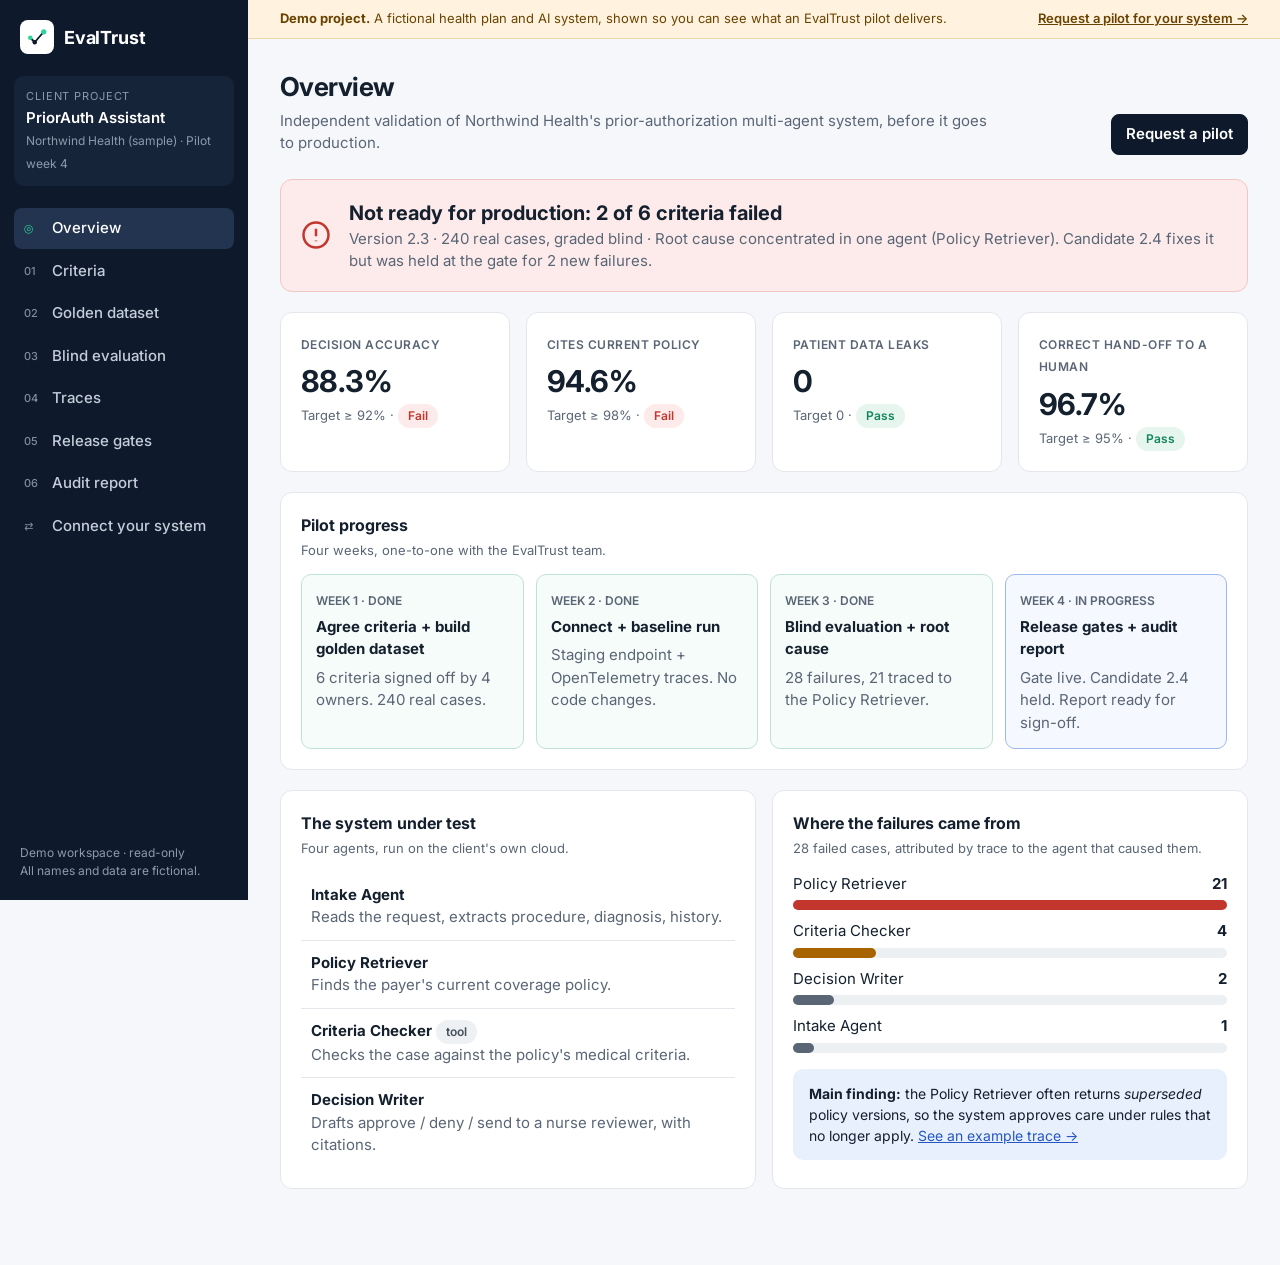
==== demo/index.html @ cab631df "Add pilot request page and sample demo project Co-Authored-By: Claude Opus 5.5 <noreply@anthropic.co" ====
<!DOCTYPE html>
<html lang="en">
<head>
<meta charset="utf-8">
<meta name="viewport" content="width=device-width, initial-scale=1">
<title>EvalTrust Demo — PriorAuth Assistant</title>
<link rel="stylesheet" href="https://fonts.googleapis.com/css2?family=Inter:wght@400;500;600;700&family=JetBrains+Mono:wght@400;500&display=swap">
<style>
:root{
  --navy:#0E1A2B; --navy2:#16243A; --ink:#14202E; --muted:#5A6676; --line:#E3E7EC; --bg:#F5F7FA; --card:#FFFFFF;
  --green:#12865C; --green-bg:#E6F5EE; --red:#C2362E; --red-bg:#FCEBEA; --amber:#A86400; --amber-bg:#FFF3DF;
  --blue:#2457C5; --blue-bg:#E9F0FD; --brand:#2ED39A;
}
*{box-sizing:border-box}
html,body{margin:0;height:100%}
body{font-family:Inter,system-ui,-apple-system,Segoe UI,sans-serif;color:var(--ink);background:var(--bg);font-size:15px;line-height:1.5}
code,.mono{font-family:"JetBrains Mono",ui-monospace,Menlo,monospace;font-size:13px}
a{color:var(--blue)}
.app{display:grid;grid-template-columns:248px 1fr;min-height:100vh}
/* sidebar */
.side{background:var(--navy);color:#D5DCE6;padding:20px 14px;display:flex;flex-direction:column;gap:22px;position:sticky;top:0;height:100vh}
.brand{display:flex;align-items:center;gap:10px;padding:0 6px}
.tile{width:34px;height:34px;border-radius:8px;background:#fff;display:flex;align-items:center;justify-content:center;flex-shrink:0}
.brand b{color:#fff;font-size:18px;letter-spacing:-.01em}
.proj{background:var(--navy2);border-radius:10px;padding:12px}
.proj small{display:block;color:#8D9AAD;font-size:11px;letter-spacing:.08em;text-transform:uppercase}
.proj div{color:#fff;font-weight:600;margin-top:2px}
.proj span{font-size:12px;color:#8D9AAD}
nav{display:flex;flex-direction:column;gap:2px}
nav a{display:flex;align-items:center;gap:10px;padding:9px 10px;border-radius:8px;color:#C4CDD9;text-decoration:none;font-weight:500}
nav a:hover{background:#1B2A40;color:#fff}
nav a.on{background:#22344F;color:#fff}
nav a .n{font-size:11px;color:#7F8DA2;width:18px}
nav a.on .n{color:var(--brand)}
.side .foot{margin-top:auto;font-size:12px;color:#8D9AAD;padding:0 6px}
/* main */
main{padding:0 0 60px}
.demo-bar{background:var(--amber-bg);color:#6B4300;border-bottom:1px solid #F1D9AE;padding:9px 32px;font-size:13px;display:flex;justify-content:space-between;gap:16px;flex-wrap:wrap}
.demo-bar a{color:#6B4300;font-weight:600}
.head{padding:28px 32px 8px;display:flex;justify-content:space-between;align-items:flex-end;gap:16px;flex-wrap:wrap}
.head h1{margin:0;font-size:26px;letter-spacing:-.02em}
.head p{margin:4px 0 0;color:var(--muted);max-width:720px}
.wrap{padding:16px 32px;display:flex;flex-direction:column;gap:20px}
.card{background:var(--card);border:1px solid var(--line);border-radius:12px;padding:20px}
.card h2{margin:0 0 4px;font-size:16px}
.card .sub{color:var(--muted);font-size:13px;margin:0 0 14px}
.grid{display:grid;gap:16px}
.g4{grid-template-columns:repeat(4,1fr)} .g3{grid-template-columns:repeat(3,1fr)} .g2{grid-template-columns:repeat(2,1fr)}
.kpi small{color:var(--muted);font-size:12px;font-weight:600;letter-spacing:.04em;text-transform:uppercase}
.kpi .v{font-size:30px;font-weight:700;letter-spacing:-.02em;margin-top:4px}
.kpi .t{font-size:13px;color:var(--muted)}
.badge{display:inline-flex;align-items:center;gap:6px;font-size:12px;font-weight:600;border-radius:999px;padding:3px 10px;white-space:nowrap}
.pass{background:var(--green-bg);color:var(--green)} .fail{background:var(--red-bg);color:var(--red)}
.warn{background:var(--amber-bg);color:var(--amber)} .info{background:var(--blue-bg);color:var(--blue)} .neutral{background:#EEF1F4;color:#46505C}
table{width:100%;border-collapse:collapse}
th{text-align:left;font-size:12px;color:var(--muted);font-weight:600;letter-spacing:.03em;text-transform:uppercase;padding:8px 10px;border-bottom:1px solid var(--line)}
td{padding:11px 10px;border-bottom:1px solid var(--line);vertical-align:top}
tr:last-child td{border-bottom:none}
tr.click{cursor:pointer} tr.click:hover td{background:#F8FAFC}
.verdict{display:flex;gap:18px;align-items:center;border-radius:12px;padding:18px 20px}
.verdict.hold{background:var(--red-bg);border:1px solid #F2C6C3}
.verdict .big{font-size:20px;font-weight:700}
.timeline{display:grid;grid-template-columns:repeat(4,1fr);gap:12px}
.wk{border:1px solid var(--line);border-radius:10px;padding:14px;background:#fff}
.wk small{color:var(--muted);font-weight:600;font-size:12px}
.wk b{display:block;margin:4px 0 6px}
.wk.done{border-color:#BFE3D2;background:#F6FCF9}
.wk.now{border-color:#9DB8EE;background:#F5F8FE}
.bar{height:10px;background:#EDF0F3;border-radius:6px;position:relative;overflow:visible}
.bar i{position:absolute;left:0;top:0;bottom:0;border-radius:6px}
.bar .thr{position:absolute;top:-4px;bottom:-4px;width:2px;background:var(--ink)}
.row{display:flex;justify-content:space-between;align-items:center;gap:12px}
.btn{display:inline-flex;align-items:center;gap:8px;border:1px solid var(--line);background:#fff;border-radius:8px;padding:8px 14px;font:inherit;font-weight:600;color:var(--ink);cursor:pointer;text-decoration:none}
.btn:hover{background:#F3F5F8}
.btn.primary{background:var(--navy);color:#fff;border-color:var(--navy)}
.btn.primary:hover{background:#1B2A40}
.filters{display:flex;gap:8px;flex-wrap:wrap;margin-bottom:12px}
.chip{border:1px solid var(--line);background:#fff;border-radius:999px;padding:5px 12px;font:inherit;font-size:13px;cursor:pointer;color:var(--ink)}
.chip.on{background:var(--navy);color:#fff;border-color:var(--navy)}
/* trace */
.trace{display:flex;flex-direction:column;gap:8px}
.span{border:1px solid var(--line);border-radius:10px;background:#fff}
.span button{all:unset;box-sizing:border-box;width:100%;display:grid;grid-template-columns:28px 190px 1fr 90px 90px;align-items:center;gap:10px;padding:12px 14px;cursor:pointer}
.span button:focus-visible{outline:2px solid var(--blue);border-radius:10px}
.span.bad{border-color:#E8B66A;background:#FFFBF3}
.span .gantt{height:8px;background:#EDF0F3;border-radius:4px;position:relative}
.span .gantt i{position:absolute;top:0;bottom:0;border-radius:4px;background:#8FA6C8}
.span.bad .gantt i{background:#E39A2E}
.span .det{display:none;padding:0 14px 14px 52px;font-size:14px}
.span.open .det{display:block}
.kv{display:grid;grid-template-columns:170px 1fr;gap:6px 14px}
.kv div:nth-child(odd){color:var(--muted)}
pre{background:#0F1720;color:#D7E0EA;border-radius:10px;padding:14px 16px;overflow:auto;margin:8px 0 0;font-size:13px;line-height:1.55}
.callout{border-left:0;background:var(--blue-bg);border-radius:10px;padding:14px 16px;font-size:14px}
.opt{border:1px solid var(--line);border-radius:12px;padding:18px;background:#fff;display:flex;flex-direction:column;gap:8px}
.opt .tag{align-self:flex-start}
.opt h3{margin:0;font-size:16px}
.opt p{margin:0;color:var(--muted);font-size:14px}
.report{max-width:860px;margin:0 auto;background:#fff;border:1px solid var(--line);border-radius:12px;padding:44px 52px}
.report h1{font-size:24px;margin:0}
.report h3{font-size:15px;margin:26px 0 8px;text-transform:uppercase;letter-spacing:.05em;color:var(--muted)}
.report p{margin:6px 0}
.sig{display:grid;grid-template-columns:repeat(3,1fr);gap:14px;margin-top:10px}
.sig div{border-top:1px solid var(--ink);padding-top:6px;font-size:13px}
.view{display:none} .view.on{display:block}
.muted{color:var(--muted)}
.delta-up{color:var(--green);font-weight:600} .delta-down{color:var(--red);font-weight:600}
.modal{position:fixed;inset:0;background:rgba(14,26,43,.45);display:none;align-items:center;justify-content:center;padding:20px;z-index:10}
.modal.on{display:flex}
.modal .box{background:#fff;border-radius:14px;max-width:480px;width:100%;padding:24px}
.modal label{display:block;font-size:13px;font-weight:600;margin:12px 0 4px}
.modal input,.modal select,.modal textarea{width:100%;font:inherit;border:1px solid var(--line);border-radius:8px;padding:9px 10px}
@media (max-width:900px){
  .app{grid-template-columns:1fr}
  .side{position:static;height:auto;flex-direction:column}
  nav{flex-direction:row;overflow-x:auto}
  nav a{white-space:nowrap}
  .side .foot{display:none}
  .g4,.g3,.g2,.timeline{grid-template-columns:1fr 1fr}
  .span button{grid-template-columns:24px 1fr 70px;}
  .span .gantt,.span .lat{display:none}
  .head,.wrap,.demo-bar{padding-left:16px;padding-right:16px}
  .report{padding:24px}
  .tablewrap{overflow-x:auto}
}
@media print{
  .side,.demo-bar,.head,.noprint{display:none!important}
  .app{display:block} body{background:#fff}
  .view{display:none!important} #v-report{display:block!important}
  .report{border:none;padding:0}
}
</style>
</head>
<body>
<div class="app">
<aside class="side">
  <div class="brand">
    <div class="tile"><svg width="24" height="24" viewBox="0 0 64 64" aria-hidden="true"><polyline points="14,34 26,46 50,18" fill="none" stroke="#0E1A2B" stroke-width="5" stroke-linecap="round" stroke-linejoin="round"/><circle cx="14" cy="34" r="6" fill="#2ED39A"/><circle cx="26" cy="46" r="6" fill="#0E1A2B"/><circle cx="50" cy="18" r="7" fill="#2ED39A"/></svg></div>
    <b>EvalTrust</b>
  </div>
  <div class="proj"><small>Client project</small><div>PriorAuth Assistant</div><span>Northwind Health (sample) · Pilot week 4</span></div>
  <nav id="nav">
    <a href="#overview"><span class="n">◎</span>Overview</a>
    <a href="#criteria"><span class="n">01</span>Criteria</a>
    <a href="#dataset"><span class="n">02</span>Golden dataset</a>
    <a href="#results"><span class="n">03</span>Blind evaluation</a>
    <a href="#traces"><span class="n">04</span>Traces</a>
    <a href="#gates"><span class="n">05</span>Release gates</a>
    <a href="#report"><span class="n">06</span>Audit report</a>
    <a href="#connect"><span class="n">⇄</span>Connect your system</a>
  </nav>
  <div class="foot">Demo workspace · read-only<br>All names and data are fictional.</div>
</aside>

<main>
<div class="demo-bar"><span><b>Demo project.</b> A fictional health plan and AI system, shown so you can see what an EvalTrust pilot delivers.</span><a href="#" data-open="pilot">Request a pilot for your system →</a></div>

<!-- OVERVIEW -->
<section class="view" id="v-overview">
  <div class="head"><div><h1>Overview</h1><p>Independent validation of Northwind Health's prior-authorization multi-agent system, before it goes to production.</p></div>
  <button class="btn primary noprint" data-open="pilot">Request a pilot</button></div>
  <div class="wrap">
    <div class="verdict hold">
      <svg width="40" height="40" viewBox="0 0 24 24" fill="none" stroke="#C2362E" stroke-width="2" aria-hidden="true"><circle cx="12" cy="12" r="10"/><path d="M12 7v6M12 16.5v.5"/></svg>
      <div><div class="big">Not ready for production: 2 of 6 criteria failed</div>
      <div class="muted">Version 2.3 · 240 real cases, graded blind · Root cause concentrated in one agent (Policy Retriever). Candidate 2.4 fixes it but was held at the gate for 2 new failures.</div></div>
    </div>
    <div class="grid g4">
      <div class="card kpi"><small>Decision accuracy</small><div class="v">88.3%</div><div class="t">Target ≥ 92% · <span class="badge fail">Fail</span></div></div>
      <div class="card kpi"><small>Cites current policy</small><div class="v">94.6%</div><div class="t">Target ≥ 98% · <span class="badge fail">Fail</span></div></div>
      <div class="card kpi"><small>Patient data leaks</small><div class="v">0</div><div class="t">Target 0 · <span class="badge pass">Pass</span></div></div>
      <div class="card kpi"><small>Correct hand-off to a human</small><div class="v">96.7%</div><div class="t">Target ≥ 95% · <span class="badge pass">Pass</span></div></div>
    </div>
    <div class="card">
      <h2>Pilot progress</h2><p class="sub">Four weeks, one-to-one with the EvalTrust team.</p>
      <div class="timeline">
        <div class="wk done"><small>WEEK 1 · DONE</small><b>Agree criteria + build golden dataset</b><span class="muted">6 criteria signed off by 4 owners. 240 real cases.</span></div>
        <div class="wk done"><small>WEEK 2 · DONE</small><b>Connect + baseline run</b><span class="muted">Staging endpoint + OpenTelemetry traces. No code changes.</span></div>
        <div class="wk done"><small>WEEK 3 · DONE</small><b>Blind evaluation + root cause</b><span class="muted">28 failures, 21 traced to the Policy Retriever.</span></div>
        <div class="wk now"><small>WEEK 4 · IN PROGRESS</small><b>Release gates + audit report</b><span class="muted">Gate live. Candidate 2.4 held. Report ready for sign-off.</span></div>
      </div>
    </div>
    <div class="grid g2">
      <div class="card"><h2>The system under test</h2><p class="sub">Four agents, run on the client's own cloud.</p>
        <table><tbody>
          <tr><td><b>Intake Agent</b><div class="muted">Reads the request, extracts procedure, diagnosis, history.</div></td></tr>
          <tr><td><b>Policy Retriever</b><div class="muted">Finds the payer's current coverage policy.</div></td></tr>
          <tr><td><b>Criteria Checker</b> <span class="badge neutral">tool</span><div class="muted">Checks the case against the policy's medical criteria.</div></td></tr>
          <tr><td><b>Decision Writer</b><div class="muted">Drafts approve / deny / send to a nurse reviewer, with citations.</div></td></tr>
        </tbody></table></div>
      <div class="card"><h2>Where the failures came from</h2><p class="sub">28 failed cases, attributed by trace to the agent that caused them.</p>
        <div id="attr"></div>
        <div class="callout" style="margin-top:16px"><b>Main finding:</b> the Policy Retriever often returns <i>superseded</i> policy versions, so the system approves care under rules that no longer apply. <a href="#traces">See an example trace →</a></div></div>
    </div>
  </div>
</section>

<!-- CRITERIA -->
<section class="view" id="v-criteria">
  <div class="head"><div><h1>01 · Acceptance criteria</h1><p>Agreed with the client's owners <b>before any testing</b>, so nobody moves the goalposts later.</p></div></div>
  <div class="wrap"><div class="card tablewrap">
    <table><thead><tr><th>Criterion</th><th>Target</th><th>Owner</th><th>Signed off</th><th>Result (v2.3)</th></tr></thead><tbody id="crit"></tbody></table>
  </div>
  <div class="callout">Each criterion maps to cases in the golden dataset and to a check in the release gate. Changing a target needs the owner's sign-off again, and the change is logged in the audit report.</div></div>
</section>

<!-- DATASET -->
<section class="view" id="v-dataset">
  <div class="head"><div><h1>02 · Golden dataset</h1><p>240 cases taken from the client's real requests (de-identified), plus edge cases. The dataset belongs to the client and is versioned.</p></div><span class="badge info">Version 1.2 · locked for testing</span></div>
  <div class="wrap">
    <div class="grid g4">
      <div class="card kpi"><small>Imaging</small><div class="v">60</div></div>
      <div class="card kpi"><small>Specialty drugs</small><div class="v">70</div></div>
      <div class="card kpi"><small>Surgery + equipment</small><div class="v">80</div></div>
      <div class="card kpi"><small>Edge cases</small><div class="v">30</div><div class="t">Missing info, conflicting notes</div></div>
    </div>
    <div class="card">
      <div class="filters" id="dsf"></div>
      <div class="tablewrap"><table><thead><tr><th>Case</th><th>Category</th><th>Request (summary)</th><th>Expected outcome</th><th>Tests</th><th>v2.3</th></tr></thead><tbody id="ds"></tbody></table></div>
      <p class="muted" style="margin:12px 0 0;font-size:13px">Showing a sample of 12 cases. Expected outcomes were set by two nurse reviewers; disagreements went to the medical director.</p>
    </div>
  </div>
</section>

<!-- RESULTS -->
<section class="view" id="v-results">
  <div class="head"><div><h1>03 · Blind evaluation</h1><p>Graders scored every answer without knowing which version produced it. Black line = the agreed target.</p></div></div>
  <div class="wrap">
    <div class="card"><h2>Results against criteria</h2><p class="sub">Version 2.3 · 240 cases · scored by 2 clinical graders + a judge model running in the client's cloud</p><div id="resbars"></div></div>
    <div class="card"><h2>Failed cases</h2><p class="sub">Click a case to open its trace.</p>
      <div class="tablewrap"><table><thead><tr><th>Case</th><th>What went wrong</th><th>Agent at fault</th><th>Criterion</th></tr></thead><tbody id="fails"></tbody></table></div></div>
  </div>
</section>

<!-- TRACES -->
<section class="view" id="v-traces">
  <div class="head"><div><h1>04 · Trace · GD-0147</h1><p>Lumbar spine MRI, 3 weeks of low back pain, no red flags. Expected: <b>send back, needs 6 weeks of conservative therapy</b>. System answered: <b style="color:var(--red)">Approve</b>.</p></div><span class="badge fail">Failed · Decision accuracy, Cites current policy</span></div>
  <div class="wrap">
    <div class="card"><h2>Every step, in order</h2><p class="sub">Click a step for details. Total 5.4 s.</p><div class="trace" id="trace"></div></div>
    <div class="callout"><b>Root cause:</b> the retriever ranked policy LBP-2025-11 (superseded in July 2026) above the current LBP-2026-07. The criteria checker and writer then did their jobs correctly, on the wrong rules. Fix: filter by effective date before ranking. Tested in candidate 2.4 → <a href="#gates">see the release gate</a>.</div>
  </div>
</section>

<!-- GATES -->
<section class="view" id="v-gates">
  <div class="head"><div><h1>05 · Release gates</h1><p>Every change is re-tested on the full golden dataset before it goes live. The gate can say no.</p></div></div>
  <div class="wrap">
    <div class="verdict hold"><svg width="36" height="36" viewBox="0 0 24 24" fill="none" stroke="#C2362E" stroke-width="2" aria-hidden="true"><rect x="6" y="5" width="4" height="14" rx="1"/><rect x="14" y="5" width="4" height="14" rx="1"/></svg>
      <div><div class="big">Candidate 2.4 held: breaks 2 checks</div><div class="muted">Change: retriever date filter + upgraded model for the Decision Writer. Submitted by the client's engineering team, 3 Nov 2026.</div></div></div>
    <div class="card tablewrap"><table><thead><tr><th>Check</th><th>Target</th><th>v2.3 (live)</th><th>v2.4 (candidate)</th><th>Gate</th></tr></thead><tbody id="gate"></tbody></table></div>
    <div class="grid g2">
      <div class="card"><h2>What the gate found</h2><p class="sub">The fix worked. The model upgrade introduced new problems.</p>
        <ul style="margin:0;padding-left:18px"><li>Accuracy and policy citations now pass. The retriever fix works.</li><li>The new writer model quoted the member's full diagnosis history in 2 denial letters. That's more patient data than needed.</li><li>It sent fewer unclear cases to a nurse reviewer (91.0%, target 95%).</li></ul></div>
      <div class="card"><h2>Recommendation</h2><p class="sub">From the EvalTrust validator.</p>
        <p style="margin:0">Ship the retriever fix with the <b>current</b> writer model (tested as 2.4b: all 6 checks pass). Re-submit the model upgrade after adding a minimum-necessary filter to the letters.</p>
        <p style="margin:12px 0 0"><span class="badge pass">2.4b · 6 of 6 passed</span></p></div>
    </div>
  </div>
</section>

<!-- REPORT -->
<section class="view" id="v-report">
  <div class="head"><div><h1>06 · Audit report</h1><p>One document for compliance: what was tested, how, what passed, who signed off.</p></div>
  <button class="btn primary noprint" id="printbtn">Save as PDF</button></div>
  <p class="muted noprint" id="printnote" style="padding:0 32px;margin:0;font-size:13px"></p>
  <div class="wrap"><article class="report">
    <div class="row"><div><div class="muted" style="font-size:12px;letter-spacing:.08em">EVALTRUST · INDEPENDENT VALIDATION REPORT</div><h1>PriorAuth Assistant: production readiness</h1></div>
    <div class="tile" style="background:#0E1A2B;width:44px;height:44px"><svg width="30" height="30" viewBox="0 0 64 64" aria-hidden="true"><polyline points="14,34 26,46 50,18" fill="none" stroke="#fff" stroke-width="5" stroke-linecap="round" stroke-linejoin="round"/><circle cx="14" cy="34" r="6" fill="#2ED39A"/><circle cx="26" cy="46" r="6" fill="#fff"/><circle cx="50" cy="18" r="7" fill="#2ED39A"/></svg></div></div>
    <p class="muted">Client: Northwind Health (sample) · Report EVT-2026-014 · 6 Nov 2026 · Versions tested: 2.3, 2.4, 2.4b</p>
    <h3>1. Scope</h3><p>A four-agent system that drafts prior-authorization decisions for nurse review. Out of scope: the claims system, member-facing chat.</p>
    <h3>2. Method</h3><p>Acceptance criteria were agreed and signed before testing. 240 de-identified real cases (golden dataset v1.2). Blind grading by two clinical reviewers plus a judge model. All testing ran inside the client's cloud account, with zero data retained by EvalTrust.</p>
    <h3>3. Results</h3>
    <table><thead><tr><th>Criterion</th><th>Target</th><th>v2.3</th><th>v2.4b</th></tr></thead><tbody id="reptab"></tbody></table>
    <h3>4. Findings</h3><p><b>F1.</b> Superseded policies retrieved in 21 of 28 failures (v2.3). Fixed in 2.4b.<br><b>F2.</b> Upgraded writer model over-shares patient history (v2.4). Not released.</p>
    <h3>5. Recommendation</h3><p><b>Release 2.4b to production</b> with the release gate active on every change, and monthly monitoring of 5% of live traffic.</p>
    <h3>6. Sign-off</h3><div class="sig"><div>Medical Director<br><span class="muted">[pending]</span></div><div>Compliance Officer<br><span class="muted">[pending]</span></div><div>EvalTrust Validator<br><span class="muted">[pending]</span></div></div>
  </article></div>
</section>

<!-- CONNECT -->
<section class="view" id="v-connect">
  <div class="head"><div><h1>Connect your system</h1><p>Keep the stack you already run. EvalTrust works on top of it: start with no code changes, then go deeper when you need to.</p></div>
  <button class="btn primary" data-open="pilot">Request a pilot</button></div>
  <div class="wrap">
    <div class="grid g2">
      <div class="opt"><span class="badge pass tag">Pilot · day 1</span><h3>A. Test your endpoint</h3><p>Give us a staging API for your agent system. We send the golden-dataset cases and score the answers. Works with any framework.</p>
<pre>POST https://staging.your-company.com/agent
{ "case_id": "GD-0147",
  "input": "Lumbar MRI request, 3 weeks low back pain..." }</pre></div>
      <div class="opt"><span class="badge pass tag">Pilot · week 2</span><h3>B. Share your traces</h3><p>Already on OpenTelemetry, Langfuse, LangSmith, Phoenix or Datadog? Add EvalTrust as a second destination, or export traces. That shows us <i>which agent</i> failed.</p>
<pre># illustrative
OTEL_EXPORTER_OTLP_TRACES_ENDPOINT=https://ingest.evaltrust.cloud/v1/traces
OTEL_EXPORTER_OTLP_HEADERS=x-evaltrust-key=&lt;project key&gt;</pre></div>
      <div class="opt"><span class="badge info tag">After the pilot</span><h3>C. Gate every release</h3><p>One step in your CI pipeline runs the golden dataset on each change and returns pass or hold, with a link to the result.</p>
<pre># illustrative
evaltrust gate run --project priorauth --candidate $GIT_SHA</pre></div>
      <div class="opt"><span class="badge info tag">For strict data rules</span><h3>D. Run in your cloud</h3><p>The EvalTrust evaluator runs as a container in your own AWS, Azure or GCP account, with a local judge model. Your data never leaves your environment.</p></div>
    </div>
    <div class="card"><h2>What we need from you for a pilot</h2>
      <table><tbody>
        <tr><td style="width:220px"><b>A staging endpoint</b></td><td class="muted">Or trace exports, if no endpoint is available yet.</td></tr>
        <tr><td><b>200–300 real cases</b></td><td class="muted">De-identified. We help you pick them and set expected outcomes.</td></tr>
        <tr><td><b>2–4 owners</b></td><td class="muted">The people who sign off on criteria: clinical, compliance, operations, engineering.</td></tr>
        <tr><td><b>About 3 hours a week</b></td><td class="muted">For 4 weeks, with one-to-one support from the EvalTrust team.</td></tr>
      </tbody></table></div>
  </div>
</section>
</main>
</div>

<div class="modal" id="pilot" role="dialog" aria-modal="true" aria-labelledby="pt">
  <form class="box" id="pform">
    <h2 id="pt" style="margin:0 0 4px">Request a pilot</h2>
    <p class="muted" style="margin:0">4 weeks, one-to-one support. We'll reply within 2 business days.</p>
    <label for="f1">Name</label><input id="f1" required>
    <label for="f2">Work email</label><input id="f2" type="email" required>
    <label for="f3">Industry</label><select id="f3"><option>Healthcare</option><option>Pharma</option><option>Finance</option><option>Defense / public sector</option><option>Other</option></select>
    <label for="f4">What does your agent system do?</label><textarea id="f4" rows="3"></textarea>
    <p id="pmsg" style="margin:12px 0 0;font-size:14px"></p>
    <div class="row" style="margin-top:16px;justify-content:flex-end"><button type="button" class="btn" id="pclose">Close</button><button class="btn primary" type="submit">Send request</button></div>
  </form>
</div>

<script>
const C=[
 {n:"Decision accuracy",d:"Matches the nurse reviewers' decision",t:"≥ 92%",tv:92,o:"Dr. A. Rivera, Medical Director",s:"14 Oct",v:88.3,v4:93.8,v4b:93.3,unit:"%",ok:false},
 {n:"Cites current policy",d:"Every decision cites a policy in effect",t:"≥ 98%",tv:98,o:"J. Chen, Compliance",s:"14 Oct",v:94.6,v4:98.8,v4b:98.8,unit:"%",ok:false},
 {n:"No extra patient data",d:"Letters contain only the minimum necessary",t:"0 leaks",tv:0,o:"M. Okafor, Privacy Officer",s:"15 Oct",v:0,v4:2,v4b:0,unit:" leaks",ok:true,lower:true},
 {n:"Hands off when unsure",d:"Unclear or incomplete cases go to a nurse",t:"≥ 95%",tv:95,o:"S. Patel, Operations",s:"15 Oct",v:96.7,v4:91.0,v4b:96.7,unit:"%",ok:true},
 {n:"Valid tool calls",d:"Criteria Checker called with correct fields",t:"≥ 99%",tv:99,o:"L. Gomez, Engineering",s:"16 Oct",v:99.4,v4:99.6,v4b:99.6,unit:"%",ok:true},
 {n:"Response time (p95)",d:"95% of requests answered within",t:"≤ 8 s",tv:8,o:"S. Patel, Operations",s:"16 Oct",v:6.2,v4:6.9,v4b:6.1,unit:" s",ok:true,lower:true}
];
const pass=(c,v)=>c.lower? v<=c.tv : v>=c.tv;
const B=(ok,t)=>`<span class="badge ${ok?'pass':'fail'}">${t||(ok?'Pass':'Fail')}</span>`;
document.getElementById('crit').innerHTML=C.map(c=>`<tr><td><b>${c.n}</b><div class="muted">${c.d}</div></td><td>${c.t}</td><td>${c.o}</td><td><span class="badge pass">✓ ${c.s}</span></td><td>${c.v}${c.unit} ${B(pass(c,c.v))}</td></tr>`).join('');
document.getElementById('reptab').innerHTML=C.map(c=>`<tr><td>${c.n}</td><td>${c.t}</td><td>${c.v}${c.unit} ${B(pass(c,c.v))}</td><td>${c.v4b}${c.unit} ${B(pass(c,c.v4b))}</td></tr>`).join('');
document.getElementById('gate').innerHTML=C.map(c=>{const ok=pass(c,c.v4);const better=c.lower? c.v4<c.v : c.v4>c.v;return `<tr><td><b>${c.n}</b></td><td>${c.t}</td><td>${c.v}${c.unit}</td><td><span class="${better?'delta-up':(c.v4===c.v?'':'delta-down')}">${c.v4}${c.unit}</span></td><td>${ok?B(true):B(false,'Hold')}</td></tr>`}).join('');
// result bars (percent criteria only)
document.getElementById('resbars').innerHTML=C.filter(c=>c.unit==="%").map(c=>{const ok=pass(c,c.v);const lo=80;const w=(c.v-lo)/(100-lo)*100,th=(c.tv-lo)/(100-lo)*100;
 return `<div style="margin:14px 0"><div class="row" style="margin-bottom:6px"><span><b>${c.n}</b> <span class="muted">· target ${c.t}</span></span><span><b>${c.v}%</b> ${B(ok)}</span></div><div class="bar"><i style="width:${w}%;background:${ok?'#12865C':'#C2362E'}"></i><span class="thr" style="left:${th}%"></span></div></div>`}).join('')+
 `<p class="muted" style="font-size:13px;margin:10px 0 0">Scale starts at 80%. Also checked: patient data leaks 0 (target 0) · response time p95 6.2 s (target ≤ 8 s).</p>`;
// attribution
const AT=[["Policy Retriever",21,"#C2362E"],["Criteria Checker",4,"#A86400"],["Decision Writer",2,"#5A6676"],["Intake Agent",1,"#5A6676"]];
document.getElementById('attr').innerHTML=AT.map(([n,v,c])=>`<div style="margin:10px 0"><div class="row" style="margin-bottom:5px"><span>${n}</span><b>${v}</b></div><div class="bar"><i style="width:${v/21*100}%;background:${c}"></i></div></div>`).join('');
// dataset
const DS=[
 ["GD-0147","Imaging","Lumbar MRI, 3 wks low back pain, no red flags","Send back: needs 6 wks conservative therapy","Accuracy, Policy",false],
 ["GD-0152","Imaging","Brain MRI, new seizure, ER visit","Approve","Accuracy",true],
 ["GD-0031","Specialty drugs","Biologic for psoriasis, failed 2 topicals","Approve","Accuracy, Policy",true],
 ["GD-0044","Specialty drugs","GLP-1 for weight loss, BMI 29, no comorbidity","Deny: criteria not met","Accuracy, Policy",false],
 ["GD-0058","Specialty drugs","Oncology drug, off-label use","Nurse review","Hand-off",true],
 ["GD-0102","Surgery + equipment","Knee arthroscopy, 8 wks PT documented","Approve","Accuracy",true],
 ["GD-0119","Surgery + equipment","CPAP renewal, adherence log missing","Nurse review: missing info","Hand-off",true],
 ["GD-0123","Surgery + equipment","Power wheelchair, home assessment attached","Approve","Accuracy, Policy",false],
 ["GD-0211","Edge cases","Two notes disagree on symptom duration","Nurse review","Hand-off",true],
 ["GD-0214","Edge cases","Request names a different member ID than chart","Nurse review","Hand-off, Data",true],
 ["GD-0226","Edge cases","Policy changed between request and review date","Apply policy in effect on request date","Policy",false],
 ["GD-0233","Edge cases","Free-text note includes unrelated diagnoses","Approve; letter must omit unrelated history","Data",true]
];
let dsCat="All";
function drawDS(){document.getElementById('dsf').innerHTML=["All","Imaging","Specialty drugs","Surgery + equipment","Edge cases"].map(c=>`<button class="chip ${c===dsCat?'on':''}" data-c="${c}">${c}</button>`).join('');
 document.getElementById('ds').innerHTML=DS.filter(r=>dsCat==="All"||r[1]===dsCat).map(r=>`<tr${r[0]==="GD-0147"?' class="click" data-go="traces"':''}><td class="mono">${r[0]}</td><td>${r[1]}</td><td>${r[2]}</td><td>${r[3]}</td><td class="muted">${r[4]}</td><td>${B(r[5])}</td></tr>`).join('');}
document.getElementById('dsf').addEventListener('click',e=>{if(e.target.dataset.c){dsCat=e.target.dataset.c;drawDS();}});drawDS();
// failures
const F=[["GD-0147","Approved MRI using a superseded policy","Policy Retriever","Accuracy, Policy"],["GD-0044","Approved GLP-1 under last year's criteria","Policy Retriever","Accuracy, Policy"],["GD-0226","Used policy from review date, not request date","Policy Retriever","Policy"],["GD-0123","Missed the home-assessment requirement","Criteria Checker","Accuracy"],["GD-0188","Letter cites a criterion it never checked","Decision Writer","Policy"]];
document.getElementById('fails').innerHTML=F.map(r=>`<tr class="click" data-go="traces" tabindex="0"><td class="mono">${r[0]}</td><td>${r[1]}</td><td>${r[2]}</td><td class="muted">${r[3]}</td></tr>`).join('')+`<tr><td colspan="4" class="muted">+ 23 more failed cases</td></tr>`;
// trace
const T=[
 ["✓","Intake Agent",0,0.9,"0.9 s",false,{"Extracted":"Procedure 72148 (MRI lumbar, no contrast) · Dx M54.50 · symptom duration 3 weeks · conservative therapy: none documented","Model":"client-hosted LLM","Tokens":"1,840 in / 210 out"}],
 ["!","Policy Retriever",0.9,1.6,"1.6 s",true,{"Query":"lumbar spine MRI low back pain coverage criteria","Top result":"LBP-2025-11 · score 0.91 · <b>superseded 1 Jul 2026</b>","Should have been":"LBP-2026-07 · score 0.88 · in effect","Why":"Ranking ignores the policy's effective date"}],
 ["✓","Criteria Checker",2.5,0.4,"0.4 s",false,{"Tool call":"check_criteria(policy=LBP-2025-11, duration_weeks=3)","Result":"criteria met (under the old policy: 2 weeks required)","Status":"valid call, correct on the rules it was given"}],
 ["✓","Decision Writer",2.9,2.5,"2.5 s",false,{"Output":"APPROVE · cites LBP-2025-11 §2.1","Expected":"Send back: LBP-2026-07 §2.1 requires 6 weeks of conservative therapy","Patient data":"minimum necessary ✓"}]
];
document.getElementById('trace').innerHTML=T.map(([s,n,st,d,lab,bad,kv])=>`<div class="span ${bad?'bad':''}"><button aria-expanded="false"><span style="font-weight:700;color:${bad?'#A86400':'#12865C'}">${s}</span><b>${n}</b><span class="gantt"><i style="left:${st/5.4*100}%;width:${d/5.4*100}%"></i></span><span class="lat muted mono">${lab}</span><span>${bad?'<span class="badge warn">Root cause</span>':'<span class="badge neutral">OK</span>'}</span></button><div class="det"><div class="kv">${Object.entries(kv).map(([k,v])=>`<div>${k}</div><div>${v}</div>`).join('')}</div></div></div>`).join('');
document.querySelectorAll('.span button').forEach(b=>b.addEventListener('click',()=>{const p=b.parentElement;p.classList.toggle('open');b.setAttribute('aria-expanded',p.classList.contains('open'));}));
document.querySelector('.span.bad').classList.add('open');
// routing
const views=["overview","criteria","dataset","results","traces","gates","report","connect"];
function show(){const h=(location.hash||"#overview").slice(1);const v=views.includes(h)?h:"overview";
 document.querySelectorAll('.view').forEach(s=>s.classList.toggle('on',s.id==="v-"+v));
 document.querySelectorAll('#nav a').forEach(a=>a.classList.toggle('on',a.getAttribute('href')==="#"+v));window.scrollTo(0,0);}
window.addEventListener('hashchange',show);show();
document.addEventListener('click',e=>{const g=e.target.closest('[data-go]');if(g){location.hash=g.dataset.go;}
 const o=e.target.closest('[data-open]');if(o){e.preventDefault();document.getElementById('pilot').classList.add('on');document.getElementById('f1').focus();}});
document.addEventListener('keydown',e=>{if(e.key==="Enter"&&e.target.matches('tr[data-go]'))location.hash=e.target.dataset.go;});
document.getElementById('pclose').onclick=()=>document.getElementById('pilot').classList.remove('on');
document.getElementById('pform').addEventListener('submit',e=>{e.preventDefault();document.getElementById('pmsg').innerHTML='This demo doesn\'t send requests. Please use <a href="/pilot/">evaltrust.cloud/pilot</a> or email <b>mohcine@evaltrust.cloud</b>.';});
document.getElementById('printbtn').onclick=()=>{try{window.print();}catch(err){}document.getElementById('printnote').textContent='If nothing opened, use your browser\'s Print → Save as PDF on this page.';};
</script>
</body>
</html>
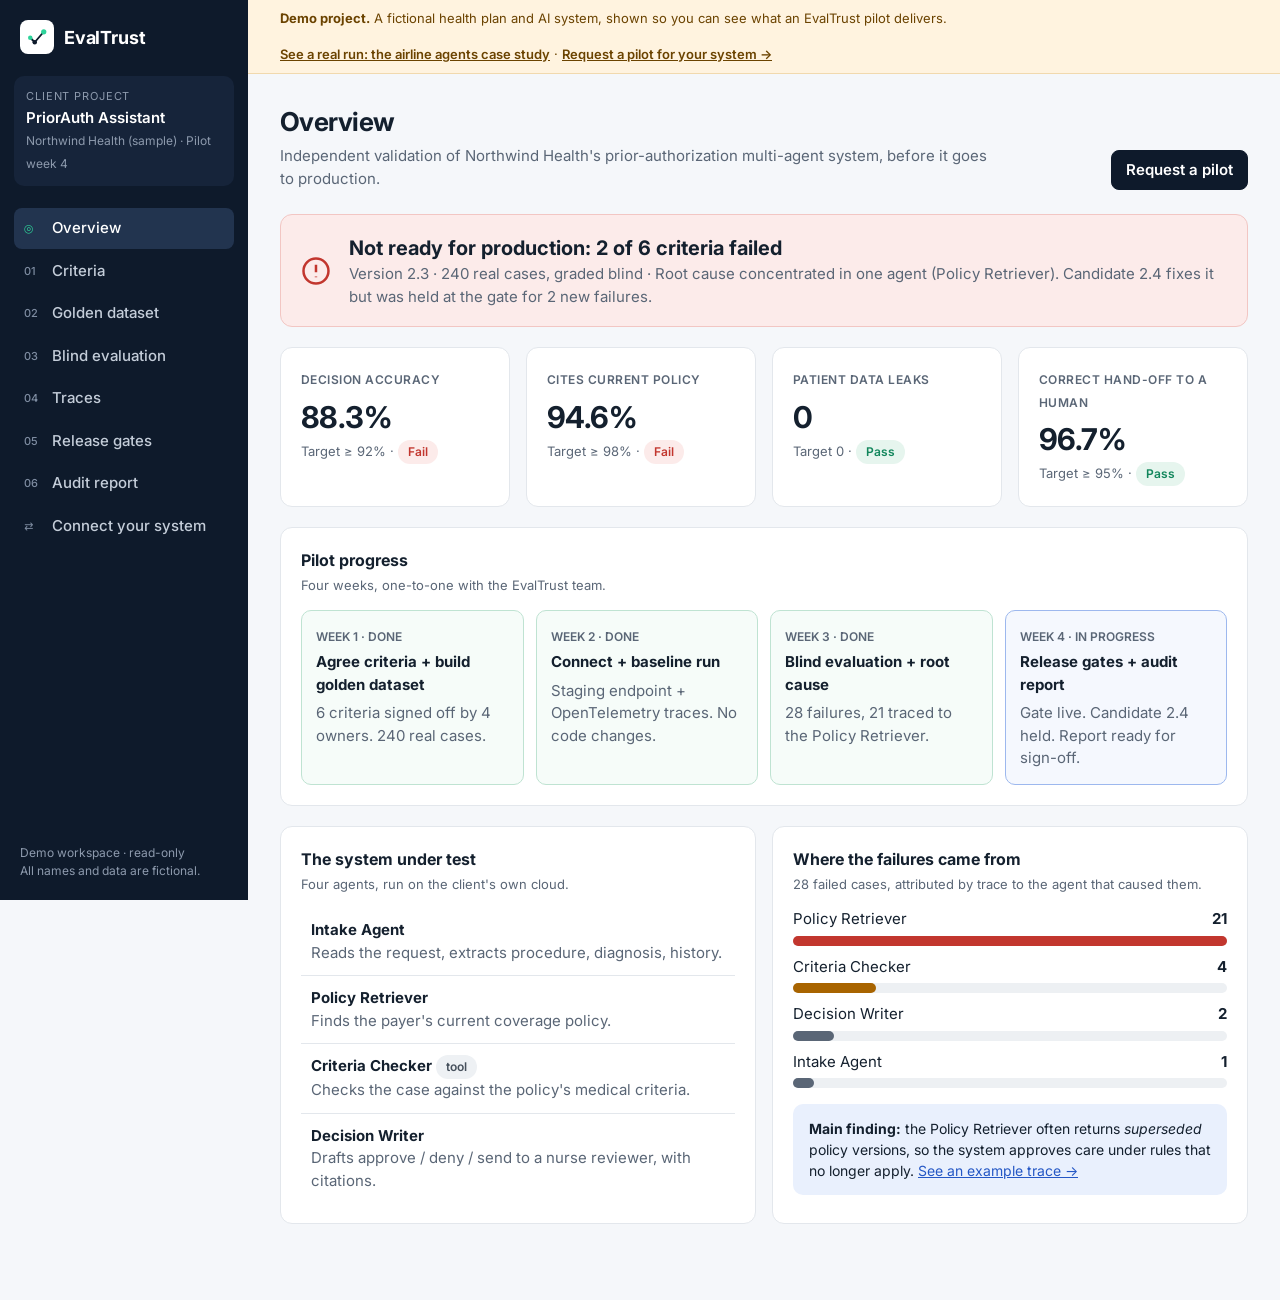
==== commit 36a7d788: "Add airline agents case study as a second sample project - /demo/airline/: real validation of OpenAI" ====
--- a/demo/index.html
+++ b/demo/index.html
@@ -153,7 +153,7 @@
 </aside>
 
 <main>
-<div class="demo-bar"><span><b>Demo project.</b> A fictional health plan and AI system, shown so you can see what an EvalTrust pilot delivers.</span><a href="#" data-open="pilot">Request a pilot for your system →</a></div>
+<div class="demo-bar"><span><b>Demo project.</b> A fictional health plan and AI system, shown so you can see what an EvalTrust pilot delivers.</span><span><a href="/demo/airline/">See a real run: the airline agents case study</a> · <a href="#" data-open="pilot">Request a pilot for your system →</a></span></div>
 
 <!-- OVERVIEW -->
 <section class="view" id="v-overview">
